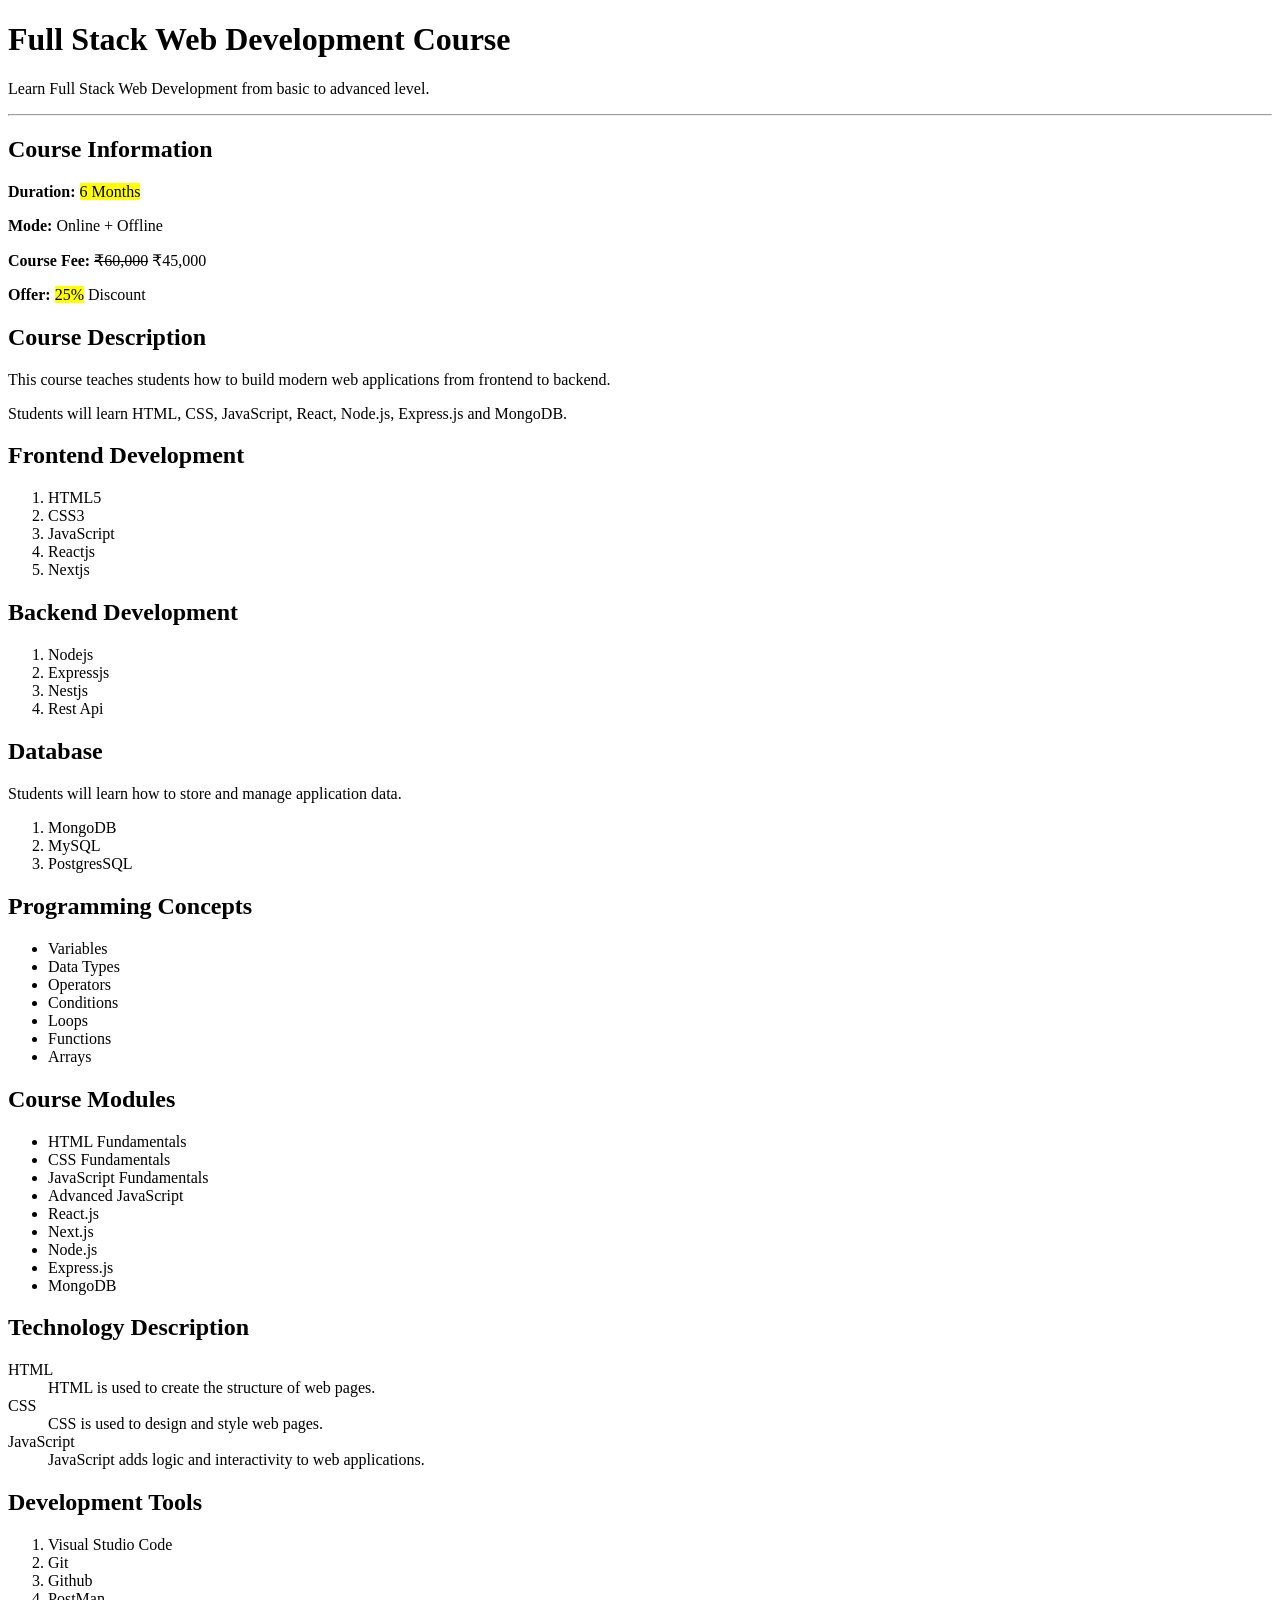
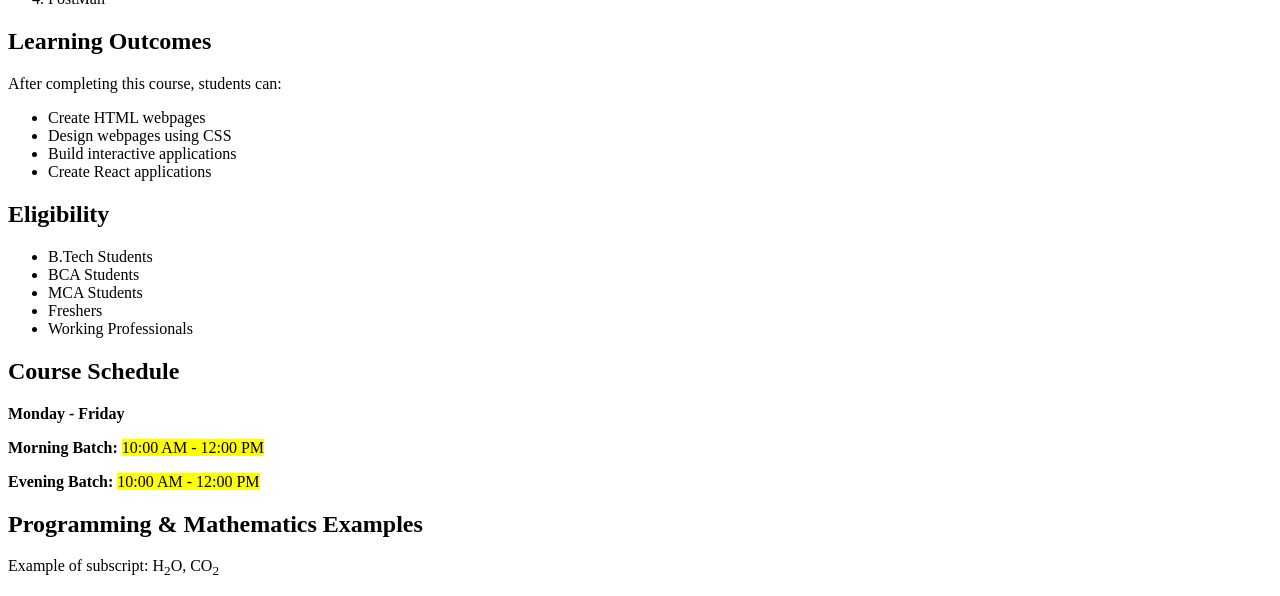
==== project/Full_Stack_Web_page/index.html @ 2d736930 "web" ====
<!DOCTYPE html>
<html lang="en">
<head>
    <meta charset="UTF-8">
    <meta name="viewport" content="width=device-width, initial-scale=1.0">
    <title>Full Stack Web Development Course</title>
</head>
<body>
    
    <div>
        <h1>Full Stack Web Development Course</h1>
        <p>Learn Full Stack Web Development from basic to advanced level.</p>
        <hr>
    </div> 

    <div>
        <h2>Course Information</h2>
       <p><b>Duration:</b> <mark>6 Months</mark></p> 
        <p>
            <strong>Mode: </strong> Online + Offline
        </p>
        <p>
            <strong>Course Fee:</strong> <del>₹60,000</del> ₹45,000
        </p>
        <p>
            <strong>Offer:</strong> <mark>25%</mark> Discount
        </p>
    </div>

    <div>
        <h2>Course Description</h2>
        <p>This course teaches students how to build modern web applications from frontend to backend.</p>
        <p>Students will learn HTML, CSS, JavaScript, React, Node.js, Express.js and MongoDB.</p>
    </div>

    <div>
        <h2>Frontend Development</h2>
        <ol>
            <li>HTML5</li>
            <li>CSS3</li>
            <li>JavaScript</li>
            <li>Reactjs</li>
            <li>Nextjs</li>
        </ol>
    </div>

    <div>
        <h2>Backend Development</h2>
        <ol>
            <li>Nodejs</li>
            <li>Expressjs</li>
            <li>Nestjs</li>
            <li>Rest Api</li>
        </ol>
    </div>

    <div>
        <h2>Database</h2>
        <p>Students will learn how to store and manage application data.</p>
        <ol>
            <li>MongoDB</li>
            <li>MySQL</li>
            <li>PostgresSQL</li>
        </ol>
    </div>

    <div>
        <h2>Programming Concepts</h2>
        <ul>
            <li>Variables</li>
            <li>Data Types</li>
            <li>Operators</li>
            <li>Conditions</li>
            <li>Loops</li>
            <li>Functions</li>
            <li>Arrays</li>
        </ul>
    </div>

    <div>
        <h2>Course Modules</h2>
        <ul>
            <li>HTML Fundamentals</li>
            <li>CSS Fundamentals</li>
            <li>JavaScript Fundamentals</li>
            <li>Advanced JavaScript</li>
            <li>React.js</li>
            <li>Next.js</li>
            <li>Node.js</li>
            <li>Express.js</li>
            <li>MongoDB</li>
        </ul>
    </div>

    <div>
        <h2>Technology Description</h2>
        <dl>
            <dt>HTML</dt>
            <dd>HTML is used to create the structure of web pages.</dd>

            <dt>CSS</dt>
            <dd>CSS is used to design and style web pages.</dd>

            <dt>JavaScript</dt>
            <dd>JavaScript adds logic and interactivity to web applications.</dd>
        </dl>
    </div>

    <div>
        <h2>Development Tools</h2>
        <ol>
            <li>Visual Studio Code</li>
            <li>Git</li>
            <li>Github</li>
            <li>PostMan</li>
        </ol>
    </div>

    <div>
        <h2>Learning Outcomes</h2>
        <p>After completing this course, students can:</p>
        <ul>
            <li>Create HTML webpages</li>
            <li>Design webpages using CSS</li>
            <li>Build interactive applications</li>
            <li>Create React applications</li>
        </ul>
    </div>

    <div>
        <h2>Eligibility</h2>
        <ul>
            <li>B.Tech Students</li>
            <li>BCA Students</li>
            <li>MCA Students</li>
            <li>Freshers</li>
            <li>Working Professionals</li>
        </ul>
    </div>

    <div>
        <h2>Course Schedule</h2>
        <b>Monday - Friday</b>
        <p>
            <b>Morning Batch:</b> <mark>10:00 AM - 12:00 PM</mark>
        </p>

         <p>
            <b>Evening Batch:</b> <mark>10:00 AM - 12:00 PM</mark>
        </p>
    </div>

    <div>
        <h2>Programming & Mathematics Examples</h2>
        <p>Example of subscript: H<sub>2</sub>O, CO<sub>2</sub></p>
    </div>
</body>
</html>
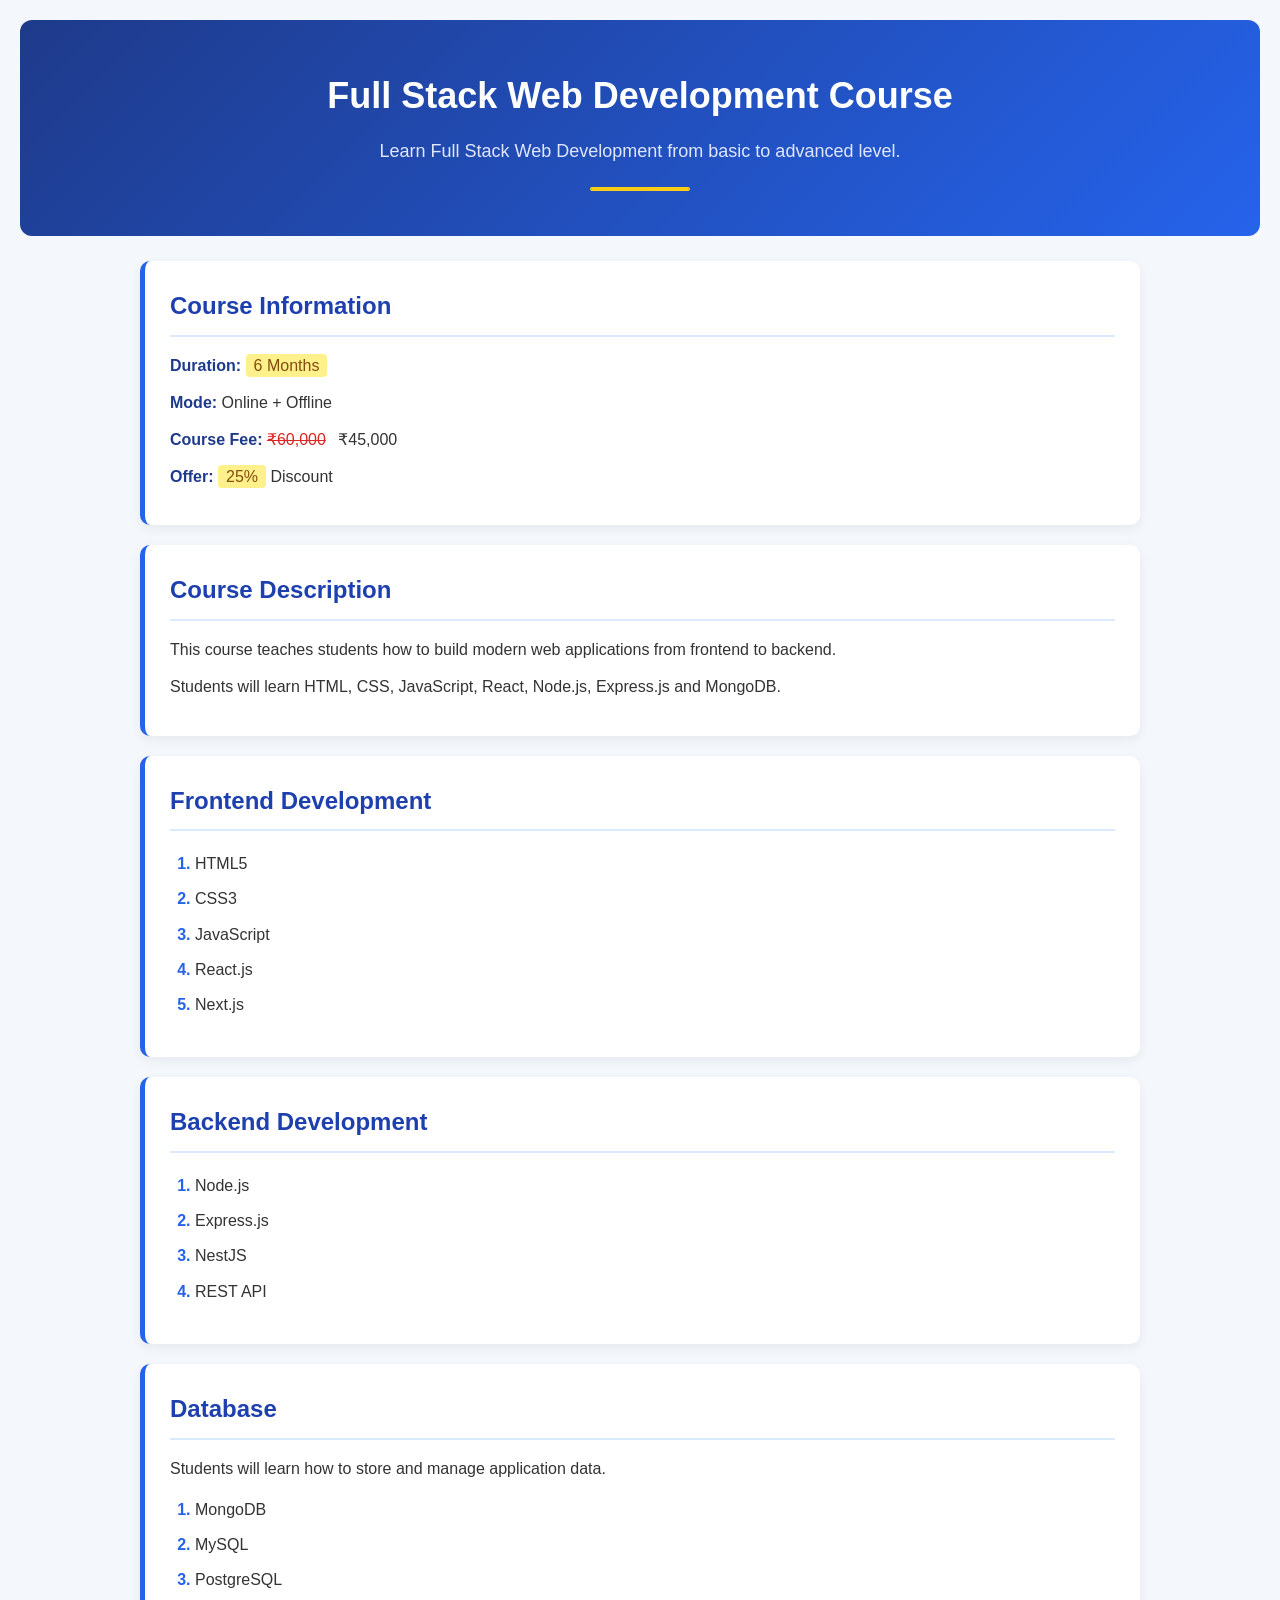
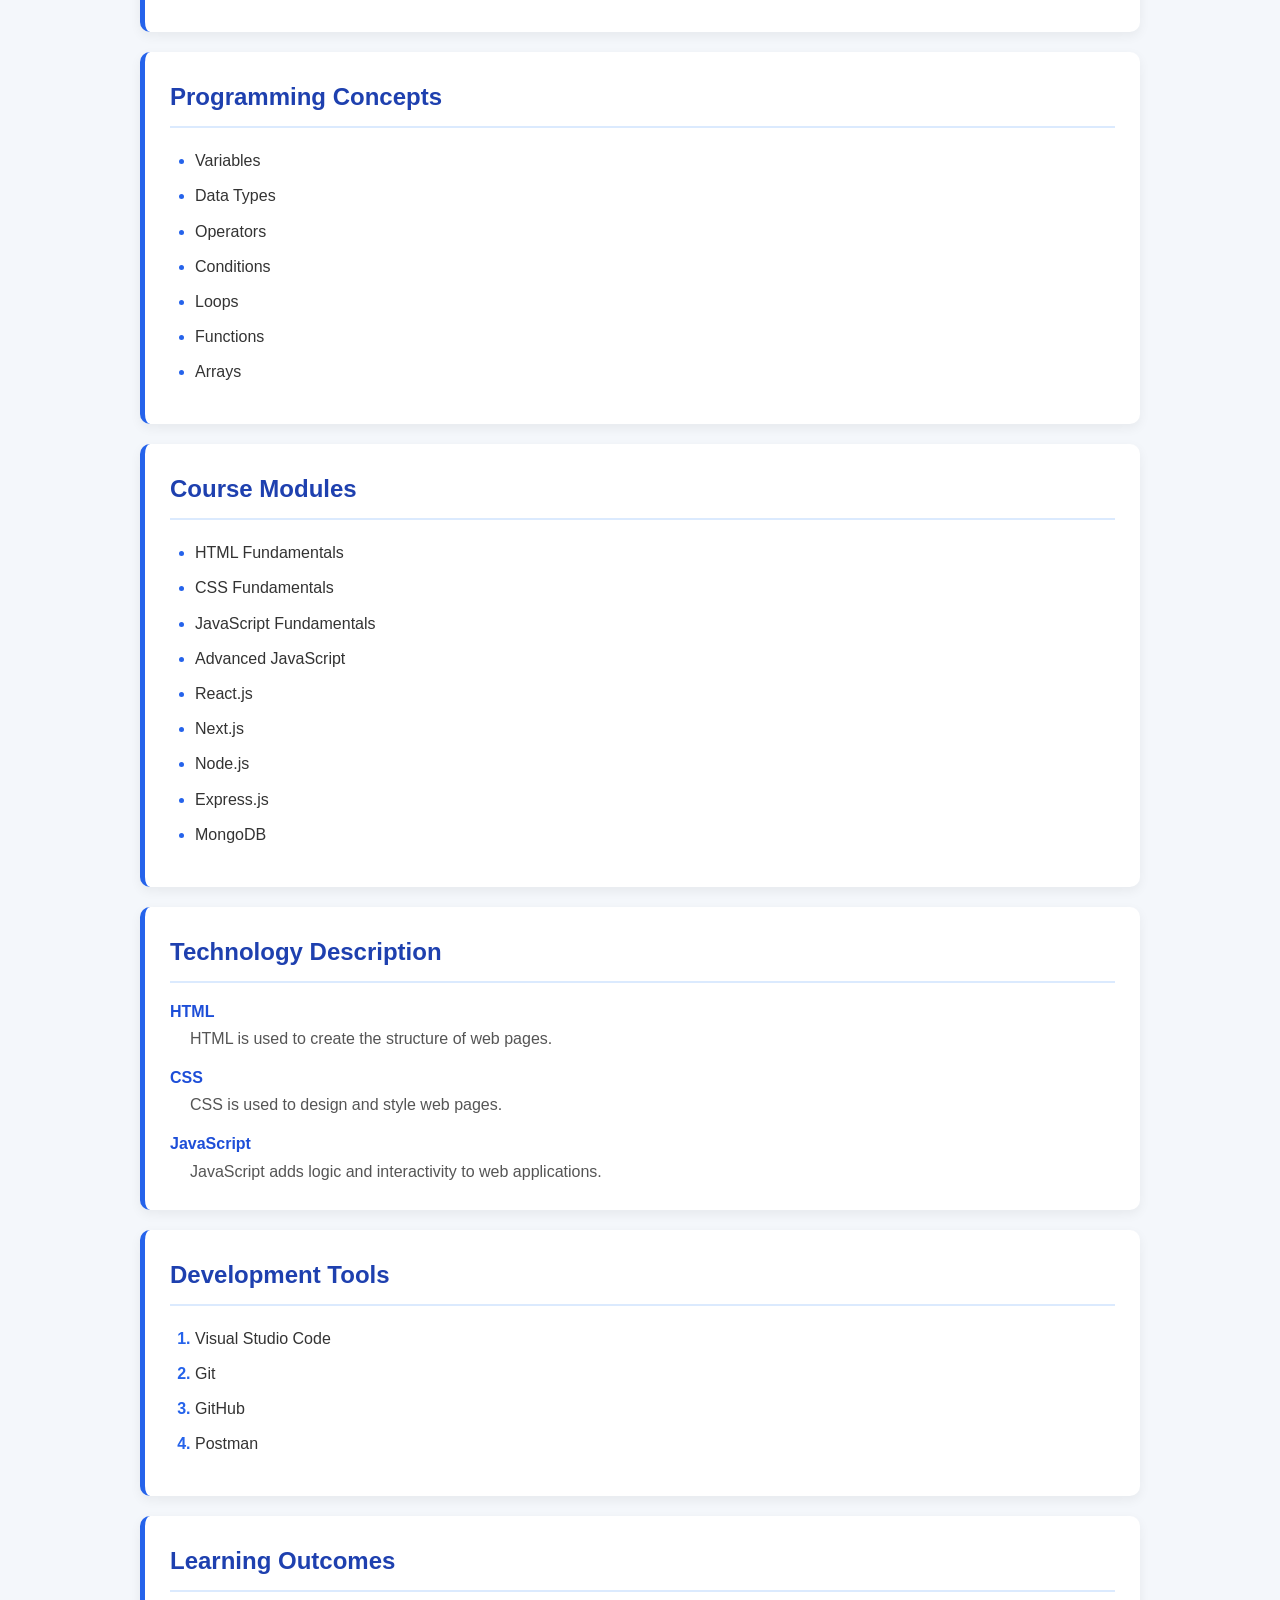
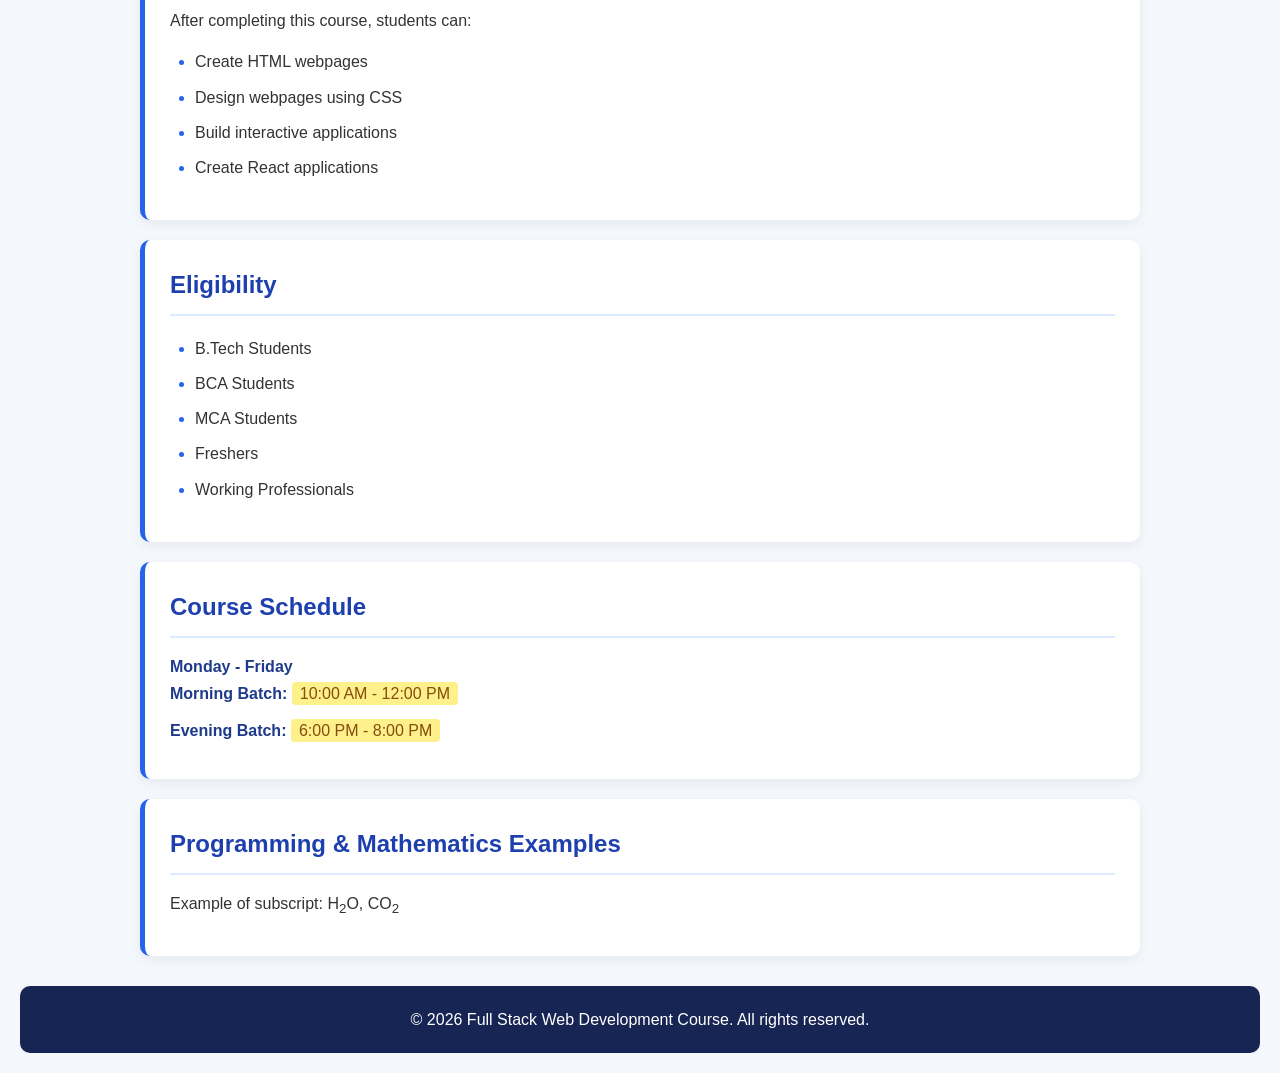
==== commit 8bf8d663: "CSS" ====
--- a/project/Full_Stack_Web_page/index.html
+++ b/project/Full_Stack_Web_page/index.html
@@ -1,70 +1,69 @@
+
 <!DOCTYPE html>
 <html lang="en">
 <head>
     <meta charset="UTF-8">
     <meta name="viewport" content="width=device-width, initial-scale=1.0">
+
     <title>Full Stack Web Development Course</title>
+
+    <!-- External CSS -->
+    <link rel="stylesheet" href="style.css">
 </head>
 <body>
-    
-    <div>
+
+    <div class="hero">
         <h1>Full Stack Web Development Course</h1>
         <p>Learn Full Stack Web Development from basic to advanced level.</p>
         <hr>
-    </div> 
-
-    <div>
-        <h2>Course Information</h2>
-       <p><b>Duration:</b> <mark>6 Months</mark></p> 
-        <p>
-            <strong>Mode: </strong> Online + Offline
-        </p>
-        <p>
-            <strong>Course Fee:</strong> <del>₹60,000</del> ₹45,000
-        </p>
-        <p>
-            <strong>Offer:</strong> <mark>25%</mark> Discount
-        </p>
     </div>
 
-    <div>
+    <div class="container">
+        <h2>Course Information</h2>
+        <p><b>Duration:</b> <mark>6 Months</mark></p>
+        <p><strong>Mode:</strong> Online + Offline</p>
+        <p><strong>Course Fee:</strong> <del>₹60,000</del> ₹45,000</p>
+        <p><strong>Offer:</strong> <mark>25%</mark> Discount</p>
+    </div>
+
+    <div class="container">
         <h2>Course Description</h2>
         <p>This course teaches students how to build modern web applications from frontend to backend.</p>
         <p>Students will learn HTML, CSS, JavaScript, React, Node.js, Express.js and MongoDB.</p>
     </div>
 
-    <div>
+    <div class="container">
         <h2>Frontend Development</h2>
         <ol>
             <li>HTML5</li>
             <li>CSS3</li>
             <li>JavaScript</li>
-            <li>Reactjs</li>
-            <li>Nextjs</li>
+            <li>React.js</li>
+            <li>Next.js</li>
         </ol>
     </div>
 
-    <div>
+    <div class="container">
         <h2>Backend Development</h2>
         <ol>
-            <li>Nodejs</li>
-            <li>Expressjs</li>
-            <li>Nestjs</li>
-            <li>Rest Api</li>
+            <li>Node.js</li>
+            <li>Express.js</li>
+            <li>NestJS</li>
+            <li>REST API</li>
         </ol>
     </div>
 
-    <div>
+    <div class="container">
         <h2>Database</h2>
         <p>Students will learn how to store and manage application data.</p>
         <ol>
             <li>MongoDB</li>
             <li>MySQL</li>
-            <li>PostgresSQL</li>
+            <li>PostgreSQL</li>
         </ol>
     </div>
 
-    <div>
+    <div class="container">
         <h2>Programming Concepts</h2>
         <ul>
             <li>Variables</li>
@@ -77,7 +76,7 @@
         </ul>
     </div>
 
-    <div>
+    <div class="container">
         <h2>Course Modules</h2>
         <ul>
             <li>HTML Fundamentals</li>
@@ -92,7 +91,7 @@
         </ul>
     </div>
 
-    <div>
+    <div class="container">
         <h2>Technology Description</h2>
         <dl>
             <dt>HTML</dt>
@@ -106,17 +105,17 @@
         </dl>
     </div>
 
-    <div>
+    <div class="container">
         <h2>Development Tools</h2>
         <ol>
             <li>Visual Studio Code</li>
             <li>Git</li>
-            <li>Github</li>
-            <li>PostMan</li>
+            <li>GitHub</li>
+            <li>Postman</li>
         </ol>
     </div>
 
-    <div>
+    <div class="container">
         <h2>Learning Outcomes</h2>
         <p>After completing this course, students can:</p>
         <ul>
@@ -127,7 +126,7 @@
         </ul>
     </div>
 
-    <div>
+    <div class="container">
         <h2>Eligibility</h2>
         <ul>
             <li>B.Tech Students</li>
@@ -138,21 +137,21 @@
         </ul>
     </div>
 
-    <div>
+    <div class="container">
         <h2>Course Schedule</h2>
         <b>Monday - Friday</b>
-        <p>
-            <b>Morning Batch:</b> <mark>10:00 AM - 12:00 PM</mark>
-        </p>
-
-         <p>
-            <b>Evening Batch:</b> <mark>10:00 AM - 12:00 PM</mark>
-        </p>
+        <p><b>Morning Batch:</b> <mark>10:00 AM - 12:00 PM</mark></p>
+        <p><b>Evening Batch:</b> <mark>6:00 PM - 8:00 PM</mark></p>
     </div>
 
-    <div>
+    <div class="container">
         <h2>Programming & Mathematics Examples</h2>
         <p>Example of subscript: H<sub>2</sub>O, CO<sub>2</sub></p>
     </div>
+
+    <footer>
+        <p>&copy; 2026 Full Stack Web Development Course. All rights reserved.</p>
+    </footer>
+
 </body>
-</html>+</html>
--- a/project/Full_Stack_Web_page/style.css
+++ b/project/Full_Stack_Web_page/style.css
@@ -0,0 +1,166 @@
+
+/* Universal Selector */
+* {
+    margin: 0;
+    padding: 0;
+    box-sizing: border-box;
+}
+
+/* Body Styling */
+body {
+    font-family: Arial, Helvetica, sans-serif;
+    background-color: #f4f7fb;
+    color: #333;
+    line-height: 1.7;
+    padding: 20px;
+}
+
+/* Hero Section */
+.hero {
+    background: linear-gradient(135deg, #1e3a8a, #2563eb);
+    color: white;
+    text-align: center;
+    padding: 45px 20px;
+    border-radius: 12px;
+    margin-bottom: 25px;
+}
+
+.hero h1 {
+    font-size: 36px;
+    margin-bottom: 10px;
+}
+
+.hero p {
+    font-size: 18px;
+    color: #e0e7ff;
+}
+
+.hero hr {
+    width: 100px;
+    margin: 20px auto 0;
+    border: 2px solid #facc15;
+    border-radius: 5px;
+}
+
+/* Content Sections */
+.container {
+    background-color: white;
+    max-width: 1000px;
+    margin: 20px auto;
+    padding: 25px;
+    border-radius: 10px;
+    border-left: 5px solid #2563eb;
+    box-shadow: 0 4px 12px rgba(0, 0, 0, 0.06);
+    transition: transform 0.3s ease,
+                box-shadow 0.3s ease;
+}
+
+/* Hover Effect */
+.container:hover {
+    transform: translateY(-3px);
+    box-shadow: 0 8px 20px rgba(0, 0, 0, 0.10);
+}
+
+/* Headings */
+h2 {
+    color: #1e40af;
+    font-size: 24px;
+    margin-bottom: 15px;
+    padding-bottom: 8px;
+    border-bottom: 2px solid #dbeafe;
+}
+
+/* Paragraphs */
+p {
+    margin-bottom: 10px;
+}
+
+/* Lists */
+ul,
+ol {
+    padding-left: 25px;
+    margin: 10px 0;
+}
+
+li {
+    padding: 4px 0;
+}
+
+li::marker {
+    color: #2563eb;
+    font-weight: bold;
+}
+
+/* Bold Text */
+strong,
+b {
+    color: #1e3a8a;
+}
+
+/* Highlighted Text */
+mark {
+    background-color: #fef08a;
+    color: #854d0e;
+    padding: 3px 8px;
+    border-radius: 4px;
+}
+
+/* Deleted Price */
+del {
+    color: #dc2626;
+    margin-right: 8px;
+}
+
+/* Description List */
+dt {
+    color: #1d4ed8;
+    font-weight: bold;
+    margin-top: 12px;
+}
+
+dd {
+    margin-left: 20px;
+    color: #555;
+}
+
+/* Footer */
+footer {
+    background-color: #172554;
+    color: white;
+    text-align: center;
+    padding: 20px;
+    margin-top: 30px;
+    border-radius: 10px;
+}
+
+footer p {
+    margin: 0;
+}
+
+/* Responsive Design */
+@media (max-width: 600px) {
+    body {
+        padding: 10px;
+    }
+
+    .hero {
+        padding: 30px 15px;
+    }
+
+    .hero h1 {
+        font-size: 27px;
+    }
+
+    .hero p {
+        font-size: 16px;
+    }
+
+    .container {
+        padding: 18px;
+        margin: 15px auto;
+    }
+
+    h2 {
+        font-size: 21px;
+    }
+}
